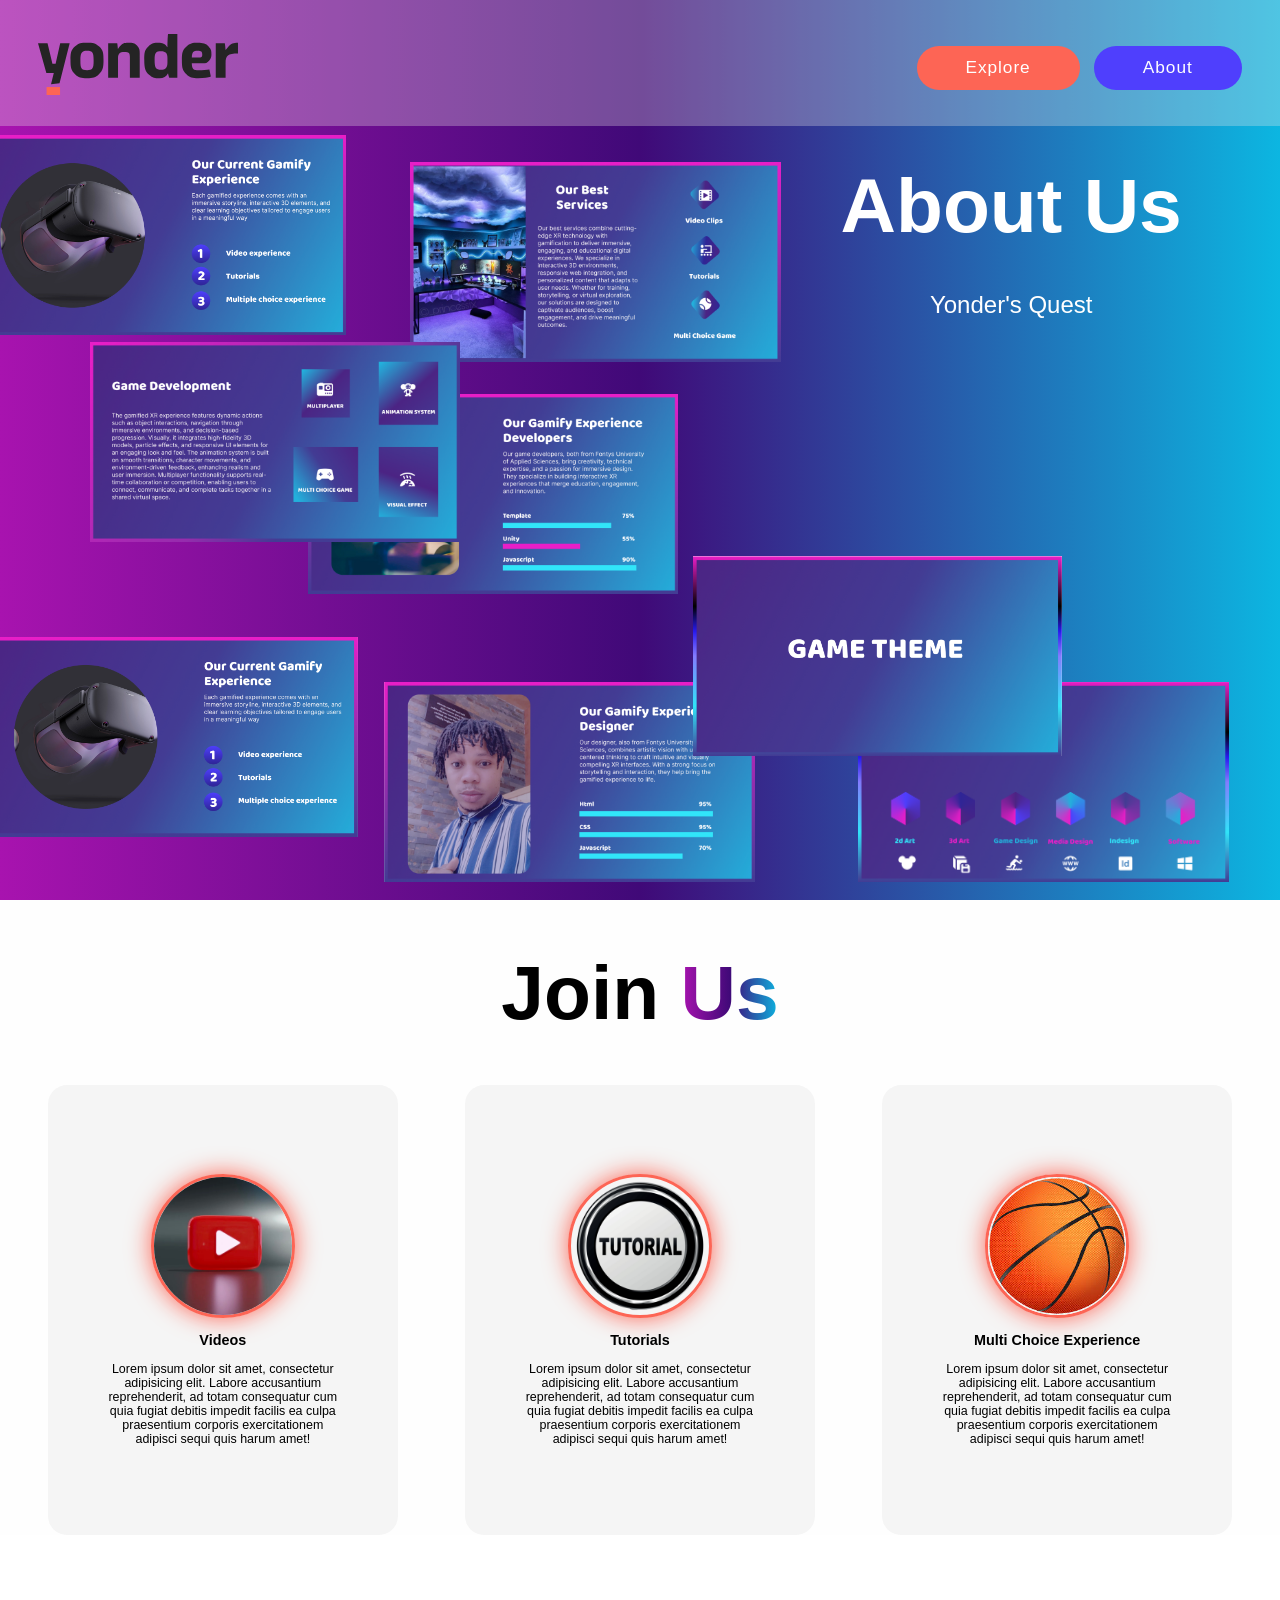
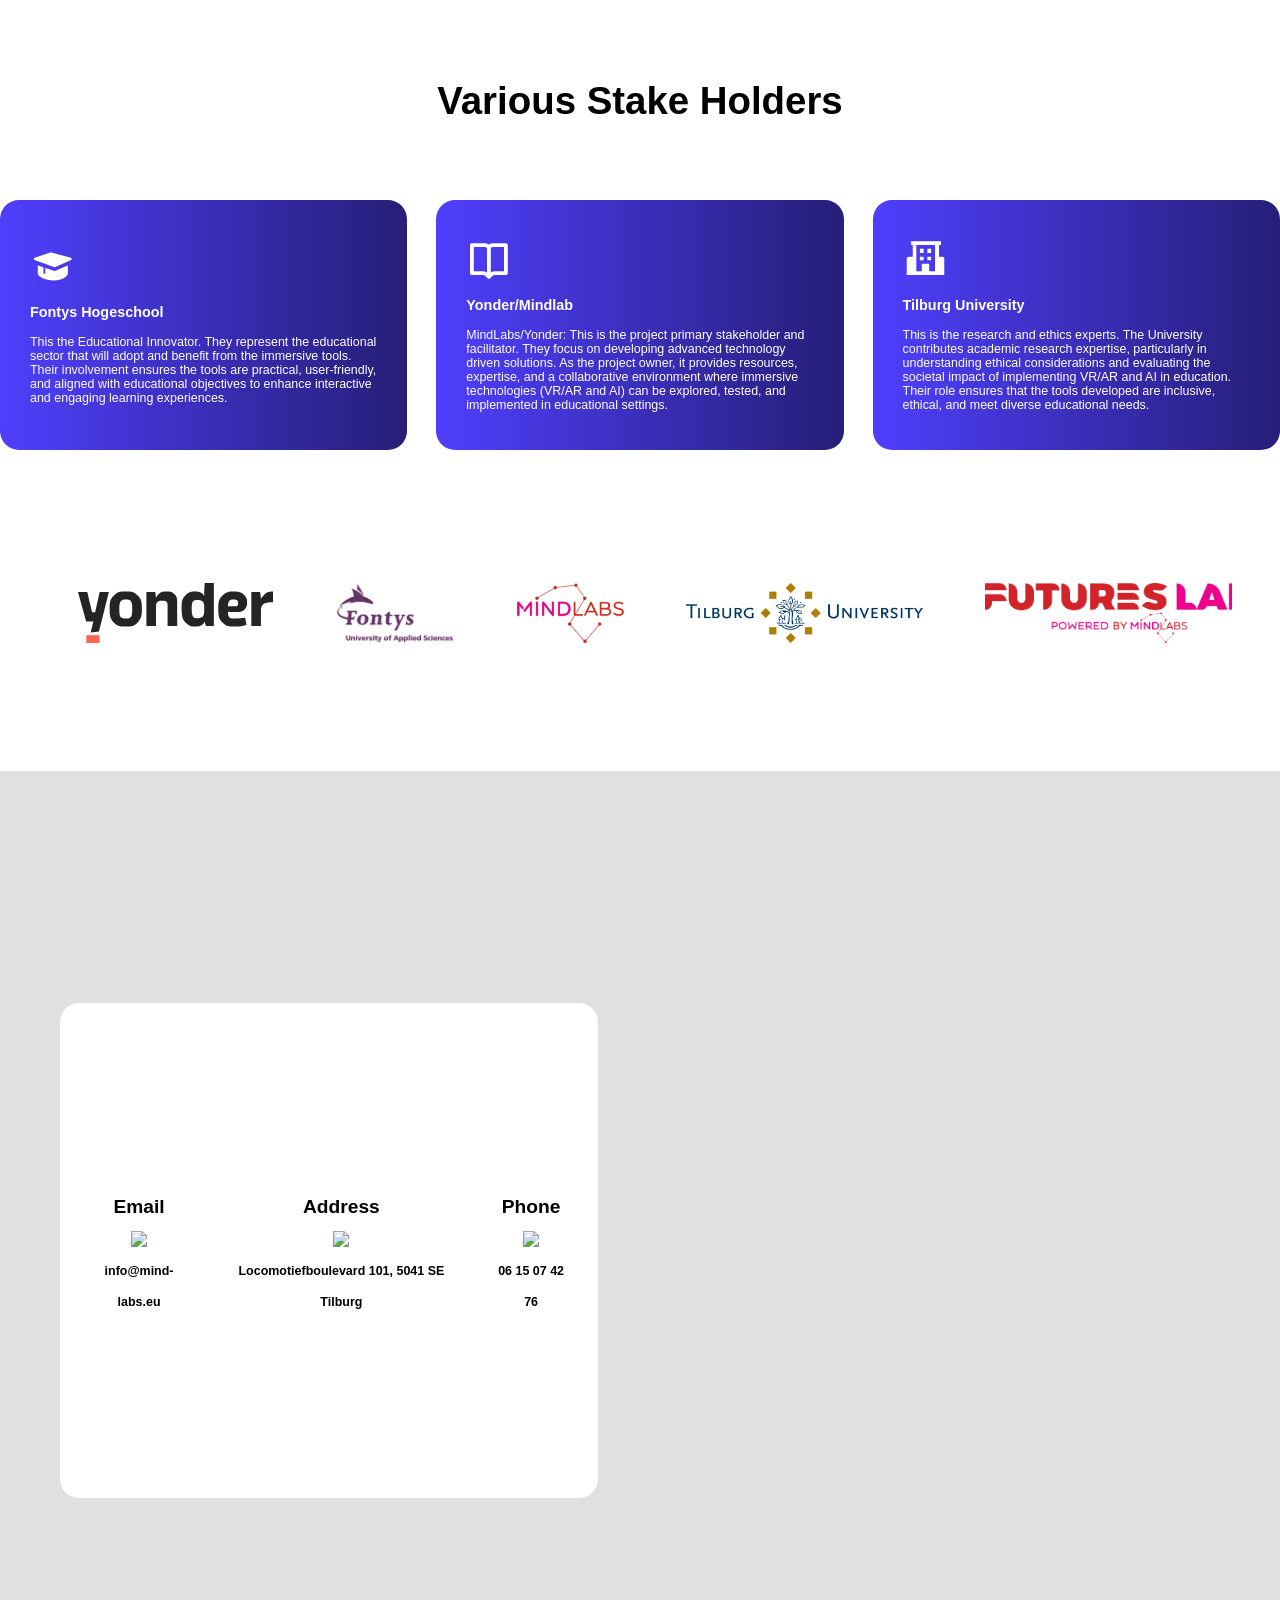
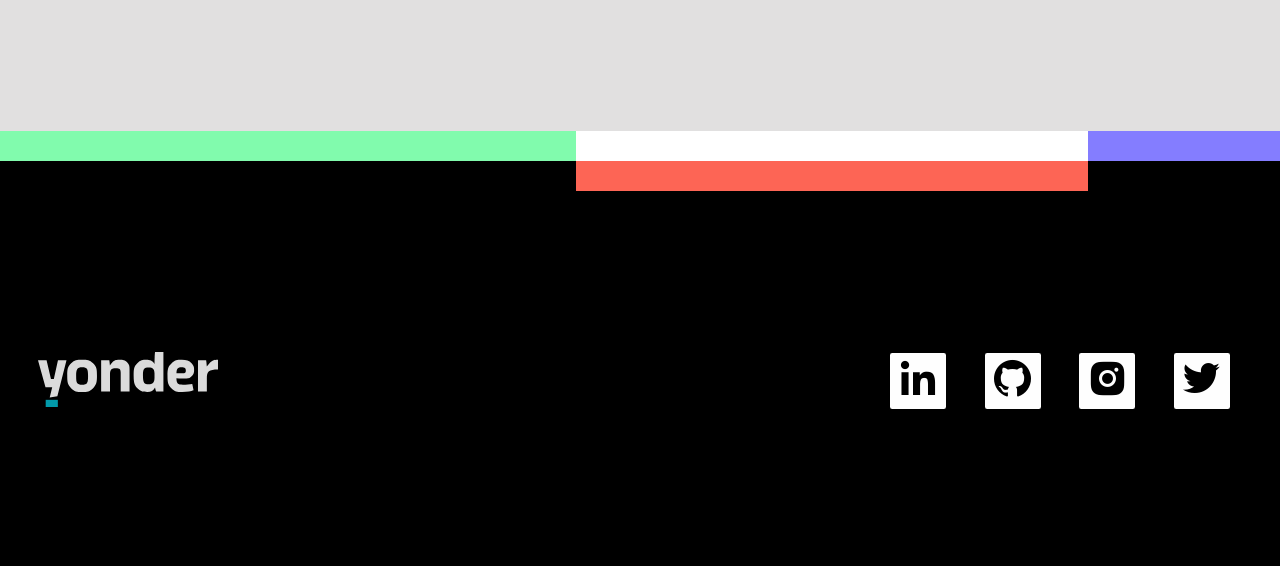
==== about.html @ b25df269 "Added XR platform files" ====
<!DOCTYPE html>
<html lang="en">
<head>
    <meta charset="UTF-8">
    <meta name="viewport" content="width=device-width, initial-scale=1.0">
    <link rel="stylesheet" href="about.css" />
    <link
      href="https://unpkg.com/boxicons@2.1.4/css/boxicons.min.css"
      rel="stylesheet"
    />
    <title>About Xr Platform</title>
</head>
<body>
    <div class="overlay hidden"></div>

    <header class="header">
        <!-- <a href="#home" class="logo">Izekor <span>Kingsley</span></a> -->
        <a href="index.html" class="logo"><img src="images/logo-yonder.svg" alt="mylogo"></a>
  
        <!-- <i class="bx bx-menu" id="menu-icon"></i> -->
  
        <nav class="navbar">
            <div class="navButton1">
  
              <a href="#Play">Explore</a>
  
            </div>
            <div class="navButton">
  
              <a href="about.html">About</a>
  
            </div>
          </nav>
    </header>

      <section class="home" id="home">
        <div class="home-content">
            <div class="aboutPic">
                <img src="images/about-1.png" class="img1" alt="images-details">
                <img src="images/about-2.png" class="img2" alt="images-details">
                <img src="images/about-3.png" class="img3" alt="images-details">
                <img src="images/about-4.png" class="img4" alt="images-details">
                <img src="images/about-5.png" class="img5" alt="images-details">
                <img src="images/about-6.png" class="img6" alt="images-details">
                <img src="images/about-7.png" class="img7" alt="images-details">
                <img src="images/about-8.png" class="img8" alt="images-details">
            </div>

            <h1>About Us</h1>
            <p>
                Yonder's Quest
            </p>

        </div>


      </section>
      <section class="games" id="games">
        <div class="games-box">
            <h2 class="heading">Join <span class="gradient-text">Us</span></h2>
            <div class="wrapper">
              <div class="game-item">
                <img src="images/youtube.jpeg" alt="Videos" />
                <h2>Videos</h2>
                <p>
                  Lorem ipsum dolor sit amet, consectetur adipisicing elit. Labore
                  accusantium reprehenderit, ad totam consequatur cum quia fugiat
                  debitis impedit facilis ea culpa praesentium corporis
                  exercitationem adipisci sequi quis harum amet!
                </p>
              </div>
    
              <div class="game-item">
                <img src="images/tutorial.png" alt="Tutorials" />
                <h2>Tutorials</h2>
                <p>
                  Lorem ipsum dolor sit amet, consectetur adipisicing elit. Labore
                  accusantium reprehenderit, ad totam consequatur cum quia fugiat
                  debitis impedit facilis ea culpa praesentium corporis
                  exercitationem adipisci sequi quis harum amet!
                </p>
              </div>
    
              <div class="game-item">
                <img src="images/basketball.jpeg" alt="Multi Choice Experience" />
                <h2>Multi Choice Experience</h2>
                <p>
                  Lorem ipsum dolor sit amet, consectetur adipisicing elit. Labore
                  accusantium reprehenderit, ad totam consequatur cum quia fugiat
                  debitis impedit facilis ea culpa praesentium corporis
                  exercitationem adipisci sequi quis harum amet!
                </p>
              </div>
            </div>
        </div>
      </section>

      <h2 class="heading">Various Stake Holders</h2>


      <section class="stakeholder" id="stakeholders">
        <div class="stake-box">
            <!-- <h2 class="heading">Various Stake Holders</h2> -->
            <div class="wrapper">
              <div class="stake-item">
                <i class='bx bxs-graduation' id="icon"></i>
                <h2>Fontys Hogeschool</h2>
                <p>
                    This the Educational Innovator. They represent the educational sector that will 
                    adopt and benefit from the immersive tools. Their involvement ensures the tools 
                    are practical, user-friendly, and aligned with educational objectives to enhance 
                    interactive and engaging learning experiences.
                </p>
              </div>
    
              <div class="stake-item">
                <i class='bx bx-book-open' id="icon"></i>
                <h2>Yonder/Mindlab</h2>
                <p>
                    MindLabs/Yonder: This is the project primary stakeholder and facilitator. 
                    They focus on developing advanced technology driven solutions. As the project owner, 
                    it provides resources, expertise, and a collaborative environment where immersive 
                    technologies (VR/AR and AI) can be explored, tested, and implemented in educational settings.
                </p>
              </div>
    
              <div class="stake-item">
                <i class='bx bxs-school' id="icon"></i>
                <h2>Tilburg University</h2>
                <p>
                    This is the research and ethics experts. The University contributes academic research expertise, 
                    particularly in understanding ethical considerations and evaluating the societal impact of 
                    implementing VR/AR and AI in education. Their role ensures that the tools developed are inclusive, 
                    ethical, and meet diverse educational needs.
                </p>
              </div>
            </div>
        </div>

      </section>

      <section class="morelogo">

        <div class="logo-slider">
            <div class="logo-track">
              <img src="images/logo-yonder.svg" alt="Logo 1" />
              <img src="images/logo Fontys.png" alt="Logo 2" />
              <img src="images/mindlabs.png" alt="Logo 3" />
              <img src="images/tilburg logo.png" alt="Logo 4" />
              <img src="images/FL-logo-color.png" alt="Logo 5" />
              <!-- Note : Repeat logos for the loop -->
              <img src="images/logo-yonder.svg" alt="Logo 1" />
              <img src="images/logo Fontys.png" alt="Logo 2" />
              <img src="images/mindlabs.png" alt="Logo 3" />
              <img src="images/tilburg logo.png" alt="Logo 4" />
              <img src="images/FL-logo-color.png" alt="Logo 5" />
              <!-- Set 3 -->
              <img src="images/logo-yonder.svg" alt="Logo 1" />
              <img src="images/logo Fontys.png" alt="Logo 2" />
              <img src="images/mindlabs.png" alt="Logo 3" />
              <img src="images/tilburg logo.png" alt="Logo 4" />
              <img src="images/FL-logo-color.png" alt="Logo 5" />
            </div>
          </div>
      </section>

      <section class="us">

            <div class="our-wrapper">
                <div class="All-contacts">
                    
                    <div class="Contacts">
                        <h3>Email</h3>
                        <img src="Images/message.png">
                        <h5>info@mind-labs.eu</h5>
                    </div>
                    <div class="Contacts">
                        <h3>Address</h3>
                        <img src="Images/address.png">
                        <h5>Locomotiefboulevard 101, 5041 SE Tilburg</h5>
                    </div>
                    <div class="Contacts">
                        <h3>Phone</h3>
                        <img src="Images/smartphone 1.png">
                        <h5>06 15 07 42 76</h5>
                    </div>

                </div>
                <div class="video">
                    <video autoplay loop muted plays-inline class ="">
                        <source src="images/VideoEducationTeam.MP4" type="video/mp4">
                     </video>
                </div>
            </div>

      </section>

      <section class="colours">
        <div class="green">

        </div>
        <div class="red">

        </div>
        <div class="purple">

        </div>

      </section>

     

      <footer class="footer">
        <a href="index.html" class="logo"><img src="images/logo-yonder.svg" alt="mylogo"></a>
        <div class="socials">
          <a href="#"><i class="bx bxl-linkedin"></i></a>
          <a href="#"><i class="bx bxl-github"></i></a>
          <a href="#"><i class="bx bxl-instagram-alt"></i></a>
          <a href="#"><i class="bx bxl-twitter"></i></a>
        </div>
        <!-- <p class="copyright">© Izekor Kingsley | All Rights Reserved.</p> -->
      </footer>

      <script src="script.js"></script>
    

    
</body>
</html>
---- about.css ----
* {
    margin: 0;
    padding: 0;
    box-sizing: border-box;
    text-decoration: none;
    border: none;
    outline: none;
    scroll-behavior: smooth;
    font-family: "Poppins", sans-serif;
}

 :root {
    --titles: 'Permanent Marker';
    --bg-color: #fefefe;
    --second-bg-color: rgb(0, 0, 0);
    --text-color: black;
    --second-text-color: white;
    --main-color: #FD6555;
    --second-main-color: #847DFF;
  } 

html {
    font-size: 60%;
    overflow-x: hidden;
  }

  body {
    background: white;
    overflow-x: hidden;
}

/* HEADER */
.header {
    position: fixed;
    top: 0;
    left: 0;
    width: 100%;
    padding: 3rem 3% 2rem;
    background: rgba(234, 233, 233, 0.3);
    display: flex;
    justify-content: space-between;
    align-items: center;
    z-index: 5;
    height: 14vh;
}

.header img{
    width: 200px;
}

/* NAVIGATION BAR */

.navButton{
  display: inline-block;
  padding: 1rem 2.8rem;
  background: #4F3FFD;
  box-shadow: #4F3FFD;
  border-radius: 4rem;
  font-size: 1.6rem;
  border: 2px solid transparent;
  letter-spacing: 0.1rem;
  font-weight: 600;
  transition: 0.3s ease-in-out;
  cursor: pointer;
  align-items: center;
  justify-content: center;
}

.navButton1{
    display: inline-block;
    padding: 1rem 2.8rem;
    background: var(--main-color);
    box-shadow: var(--main-color);
    border-radius: 4rem;
    font-size: 1.6rem;
    border: 2px solid transparent;
    letter-spacing: 0.1rem;
    font-weight: 600;
    transition: 0.3s ease-in-out;
    cursor: pointer;
    align-items: center;
    justify-content: center;
}

.logo {
    font-size: 3rem;
    font-weight: 800;
    cursor: pointer;
    transition: 0.3s ease;
    
}
.logo:hover {
    transform: scale(1.1);
}

.navbar{
    display: flex;
    gap: 1.5rem;
}

.navbar a {
    font-size: 1.8rem;
    color: var(--second-text-color);
    padding: 20px;
    font-weight: 500;
    transition: 0.3s ease;
    border-bottom: 3px solid transparent;
}

.navButton a {
    color: var(--bg-color);
}

.navButton:hover {
    transform: scale(1.05);
    box-shadow: 0 0 50px var(--second-main-color);
}

.navButton1:hover {
    transform: scale(1.05);
    box-shadow: 0 0 50px var(--main-color);
}

/*HOME SECTION*/


.home{
    min-height: 100vh;
    width: 100%;
    /* margin: 50px; */
    display: flex;

    align-items: center;
    justify-content: center;
    padding: 15rem 12% 10rem;
    margin-top: 0;
    position: relative;
    background: linear-gradient(to right, #a813af, #400978, #0cb6e1);
    max-width: 100vw;
    margin: 0 auto;
    position: relative;
}
.home-content {
    align-items: center;
    text-align: center; 
    display: flex;
    flex-direction: column;
    justify-content: center;
    align-items: center; 
}

.home-content .img1{
    position: absolute;
    left: -2vw;
    top: 15vh;
}

.home-content .img2{
    position: absolute;
    left: 7vw;
    top: 38vh;
    z-index: 2;
}

.home-content .img3{
    position: absolute;
    
    right: 39vw;
    top: 18vh;
}

.home-content .img4{
    position: absolute;
    right: 47vw;
    z-index: 1;
}

.home-content .img5{
    position: absolute;
    bottom: 2vh;
    right: 41vw;
}

.home-content .img6{
    position: absolute;
    bottom: 16vh;
    right: 17vw;
    z-index: 2;
}

.home-content .img7{
    position: absolute;
    right: 72vw;
    bottom: 7vh;
}

.home-content .img8{
    position: absolute;
    right: 4vw;
    bottom: 2vh;
    z-index: 1;

}

/* PAUSE ANIMATION */

/* .home-content:hover .aboutPic .img6 {
    animation-play-state: paused;
    height: 260px;
    transition: 0.4s ease-in-out;
} */

.aboutPic img {
    height: 200px; /* original size */
    animation: scroll 5s linear infinite;
    transition: 0.4s ease-in-out;
}
  
.aboutPic img:hover {
    animation-play-state: paused;
    height: 260px;
  }


@media (min-width: 1490px) {
    /* .img6 {
      right: 20vw;
      bottom: 12vh;
    } */
    .home-content img{
        height: 265px;
    }

    .home-content p{
        font-size: 2.5rem;
        font-weight: 500;
        color: white;
        position: relative;
        left: 22vh;
    }

    .home-content h1 {
        font-size: 8rem;
        font-weight: 700;
        margin-top: 1.5rem;
        line-height: 1;
        color: white;
        position: relative;
        left: 22vw;
        top: -28vh;   
    }

    .games .wrapper {
       display: grid;
       grid-template-columns: repeat(3, 1fr);
       gap: 7rem;
    }

    .stakeholder .wrapper {
        gap: 10rem;
    }


    .aboutPic img:hover {
        animation-play-state: paused;
        height: 320px;
      }

    .All-contacts{
        
        gap: 7.5rem;
    }

    /* .stake-item {
        min-height: 350px;
        max-width: 530px;
    } */
      
}

/* @media (min-width: 1450px) {
    .home-content img{
        height: 225px;
    }
} */


.home h1,
.home p {
    margin: 0; 
    padding: 10px 0;
  }


.background-clip{
    position: absolute;
    right: 0;
    top: 14.2vh;
    z-index: -1;
    height: 80vh;
    width: 100%;
    object-fit: cover;
}

.home-content h1 {
    font-size: 8rem;
    font-weight: 700;
    margin-top: 1.5rem;
    line-height: 1;
    color: white;
    position: relative;
    left: 29vw;
    top: -28vh;   
}

.home-content p {
    font-size: 2.5rem;
    font-weight: 500;
    color: white;
    text-align: center;
    position: relative;
    left: 29vw;
    top: -25vh;
}

/*HOME IMAGE MOVEMENT*/
.home-content .img1,
.home-content .img4,
.home-content .img7 {
    display: inline-block;
    animation: scroll-right 5s ease-in-out infinite alternate;
}

@keyframes scroll-right {
    0% {
        transform: translateX(0);
    }
    100% {
        transform: translateX(40px);
    }
}

.home-content .img2,
.home-content .img8,
.home-content .img3 {
    display: inline-block;
    animation: scroll-left 5s ease-in-out infinite alternate;
}
/*SCROLL LEFT IMAGES*/
@keyframes scroll-left {
    0% {
        transform: translateX(0);
    }
    100% {
        transform: translateX(-40px); /* or whatever value you want */
    }
}

/*SCROLL UP IMAGE*/
.home-content .img6 {
    display: inline-block;
    animation: move-up 5s ease-in-out infinite alternate;
}

/* Move Up Animation */
@keyframes move-up {
    0% {
        transform: translateY(0);
    }
    100% {
        transform: translateY(-40px); /* moves up */
    }
}

.home-content .img5 {
    display: inline-block;
    animation: move-up 5s ease-in-out infinite alternate;
}

@keyframes move-up {
    0% {
        transform: translateY(0);
    }
    100% {
        transform: translateY(-20px); /* moves up */
    }
}


/*GAMIFY EXPERIENCE INFO SECTIONS*/

.games {
    background: var(--bg-color);
    margin-bottom: 45px;
}

.heading .gradient-text {
    background: linear-gradient(to right, #a813af, #400978, #0cb6e1);
    -webkit-background-clip: text;
    -webkit-text-fill-color: transparent;
}

.games-box {
    background-size: cover;
    display: flex;
    align-items: center;
    justify-content: center;
    flex-direction: column;
}

.games .heading {
    margin-bottom: 5rem;
    font-size: 8rem;
    text-align: center;
    margin: 5rem 0;
    /* try button */
    /* display: inline-block;
    padding: 1rem 2.8rem;
    background: linear-gradient(to right, #4F3FFD, #261E77);
    box-shadow: #4F3FFD;
    border-radius: 4rem;
    font-size: 1.6rem;
    border: 2px solid transparent;
    letter-spacing: 0.1rem;
    font-weight: 600;
    transition: 0.3s ease-in-out;
    cursor: pointer;
    align-items: center;
    justify-content: center;
    color: white; */
}

.games-box img {
    width: 15rem;
    /* height: 15rem; */
    border-radius: 50%;
    border: 3px solid var(--main-color);
    box-shadow: 0 0 25px var(--main-color);
}

.wrapper {
    display: grid;
    grid-template-columns: repeat(3, 1fr);
    gap: 3rem;
}

.game-item {
    min-height: 450px;
    max-width: 350px;
    background: #F5F5F5;
    /* border: 3px solid rgba(238, 238, 238, 0.2); */
    border-radius: 2rem;
    margin: 0 2rem;
    padding: 30px 60px;
    display: flex;
    flex-direction: column;
    align-items: center;
    justify-content: center;
    text-align: center;
    gap: 1.5rem;
    transition: 0.4s ease-in-out;
}

.game-item:hover {
    /* border: 3px solid var(--main-color); */
    background: #f4cfcf;
    box-shadow: 0 0 50px var(--main-color);
  }

.game-item h2 {
    font-size: 2, 8rem;
}
.game-item p {
    font-size: 1.3rem;
}

/*STAKE HOLDERS INFO*/

.heading {
    margin-bottom: 8rem;
    font-size: 4rem;
    text-align: center;
    margin-top: 15rem;
}

/* .stakeholder .heading {
    margin-bottom: 5rem;
    font-size: 4rem;
    text-align: center;
    margin: 5rem 0;
    
} */

.stakeholder{
    margin-bottom: 65px;
}


.stake-box {
    background-size: cover;
    display: flex;
    align-items: center;
    justify-content: center;
    flex-direction: column;
}

.stake-item{
    min-height: 250px;
    max-width: 430px;
    background: #F5F5F5;
    border-radius: 2rem;
    display: flex;
    flex-direction: column;
    justify-content: center;
    gap: 1.5rem;
    padding: 30px;
    background: linear-gradient(to right, #4F3FFD, #261E77);
}

.stake-item:hover {
    background: #847DFF;
}

.stake-item h2 {
    font-size: 2, 8rem;
    color: white;
}
.stake-item p {
    font-size: 1.3rem;
    color: white;
}

#icon {
    font-size: 45px;
    color: white;
}


/*SECTION STAKEHOLDER*/

.morelogo{
    padding: 48px;
    margin-bottom: 60px;
    /* background: linear-gradient(to right, #4F3FFD, #261E77);; */
}
 
.logo-slider {
    overflow: hidden;
    white-space: nowrap;
    width: 100%;
    background: #fff; 
    padding: 20px 0;
    /* background: linear-gradient(to right, #4F3FFD, #261E77);; */
}
  
.logo-track {
    display: inline-block;
    animation: scroll 20s linear infinite;
}
  
.logo-track img {
    height: 60px;
    margin: 0 30px;
    vertical-align: middle;
}
  
@keyframes scroll {
    0% {
      transform: translateX(0);
    }
    100% {
      transform: translateX(-50%);
    }
}

/* ALL CONTACT INFO AND VIDEO */


/* .us{
    display: flex;
    position: relative;
    min-height: 100vh;
    width: 100%;
    justify-content: center;
    align-items: center;
    background-color: #e1e0e0;
    margin: 0;
    padding: 30px 60px;
}  */

.us {
    display: flex;
    justify-content: center;
    align-items: center;
    background-color: #e1e0e0;
    min-height: 100vh;
    padding: 30px 60px;
  }


.our-wrapper {
    display: grid;
    grid-template-columns: repeat(2, 1fr);
    gap: 5rem;
    align-items: center;
    justify-content: center;
    
}

/* .our-wrapper {
    display: flex;
   
    gap: 10rem; 
    align-items: center;
    justify-content: center;
} */

.All-contacts{
    height: 55vh;
    width: 42vw;
    background: #ffffff;
    border-radius: 2rem;
    display: flex;
    align-items: center; 
    justify-content: center;
    text-align: center;
    gap: 4.5rem;
    padding: 30px;
}

/* .All-contacts {
    display: flex;
    flex-direction: column;
    align-items: center;
    justify-content: center;
    gap: 2rem;
    text-align: center;
} */
  

.All-contacts .Contacts {
    /* display: flex;
    flex-direction: column; */
    line-height: 2.5;
}

.All-contacts:hover {
    background: var(--main-color);
    /* background: #fc7060; */
    color: white;
}

.All-contacts h3 {
    font-size: 2rem;
}

.All-contacts h5 {
    font-size: 1.3rem;
}

.All-contacts img {
    width:70px ;
}



.us video {
    /* min-height: 55vh;
    width: 57vw; */
    border-radius: 2rem;
    overflow: hidden;
}

.video video {
    width: 100%;
    height: 100vh;
    object-fit: cover;
    display: block;
}


/*YONDA COLOUR CODE*/
.colours{
    position: relative;
    display: flex;
    width: 100%;
    
}

.green {
    width: 45%;
    height: 30px;
    background-color: #81fbad;
}

.red{
    width: 40%;
    height: 30px;
    background-color: var(--main-color);
    bottom: -30px;
    z-index: 10;
    position: relative;
}

.purple{
    width: 15%;
    height: 30px;
    background-color: #847DFF;
}


.footer {
    position: relative;
    bottom: 0;
    width: 100%;
    /* padding: 40px 0; */
    background-color: var(--second-bg-color);
    height: 45vh;
    display: flex;
    padding: 3rem 3% 2rem;
    justify-content: space-between;
    align-items: center;
    z-index: 1;
  }

.footer img{
    width:180px;
    filter: brightness(1) invert(1);
    margin-top: 30px;
}
  
.footer .socials {
    display: flex;
    gap: 1.5rem;
    /* text-align: center; */
    padding-bottom: 25px;
    color: var(--second-main-color);
    margin-left: auto;
    margin-top: 50px;
}
  
.footer .socials a {
    font-size: 45px;
    color: var(--text-color);
    border: 2px solid var(--text-color);
    width: 60px;
    height: 60px;
    line-height: 60px;
    display: inline-block;
    text-align: center;
    border-radius: 7%;
    margin: 0 10px;
    transition: 0.3s ease-in-out;
    background-color: var(--bg-color);
}
  
.footer .socials a:hover {
    transform: scale(1.2) translateY(-10px);
    background-color: var(--second--main-color);
    color: var(--bg-color);
    box-shadow: 0 0 25px var(--second-main-color);
}
  
/*FONTS*/
@font-face {
    font-family: 'Permanent Marker';
    src: url('fonts/permanentFont/PermanentMarker-Regular.woff2') format('woff2'),
        url('fonts/permanentFont/PermanentMarker-Regular.woff') format('woff');
    font-weight: normal;
    font-style: normal;
    font-display: swap;
}

@font-face {
    font-family: 'Boldonse';
    src: url('fonts/Boldonse\ font/Boldonse-Regular.woff') format('woff2'),
        url('fonts/Boldonse\ font/Boldonse-Regular.woff') format('woff');
    font-weight: normal;
    font-style: normal;
    font-display: swap;
}

/* Small phones */
@media (max-width: 480px) {
    h1 {
      font-size: 2rem;
    }
    .header img {
        width: 100px;
    }

    .footer {
      flex-direction: column;
      align-items: center;
    }

    .footer .socials {
        margin-left: 0%;
    }
  
    .btn {
      font-size: 3.5rem;
      padding: 1rem 2rem;
    }
  
    .logo {
      height: 80px;
      padding-top: 27px;
    }
  
    .container {
      flex-direction: column;
      align-items: center;
    }
  
    .slider img {
      width: 100px;
      margin: 10px;
    }
  }
  
  /* Tablets and medium devices */
  @media (min-width: 481px) and (max-width: 768px) {
    h1 {
      font-size: 3rem;
    }

    .header img {
        width: 150px;
    }

    .btn {
      font-size: 4.5rem;
      padding: 2rem 4rem;
    }
  
    .logo {
        padding: 35px;
        height: 120px;
    }
  
    .slider img {
      width: 140px;
      margin: 15px;
    }
  
    .modal-content {
      width: 80%;
      font-size: 1.2rem;
    }

    .footer {
        flex-direction: column;
        align-items: center;
      }
    .footer .socials {
        margin-left: 0%;
    }
  }
  
/* iPad  and small laptops */
 @media (min-width: 769px) and (max-width: 1024px) {

    .btn {
      font-size: 5.5rem;
      padding: 3rem 6rem;
    }
  
    .modal-content {
      width: 70%;
    }

  }
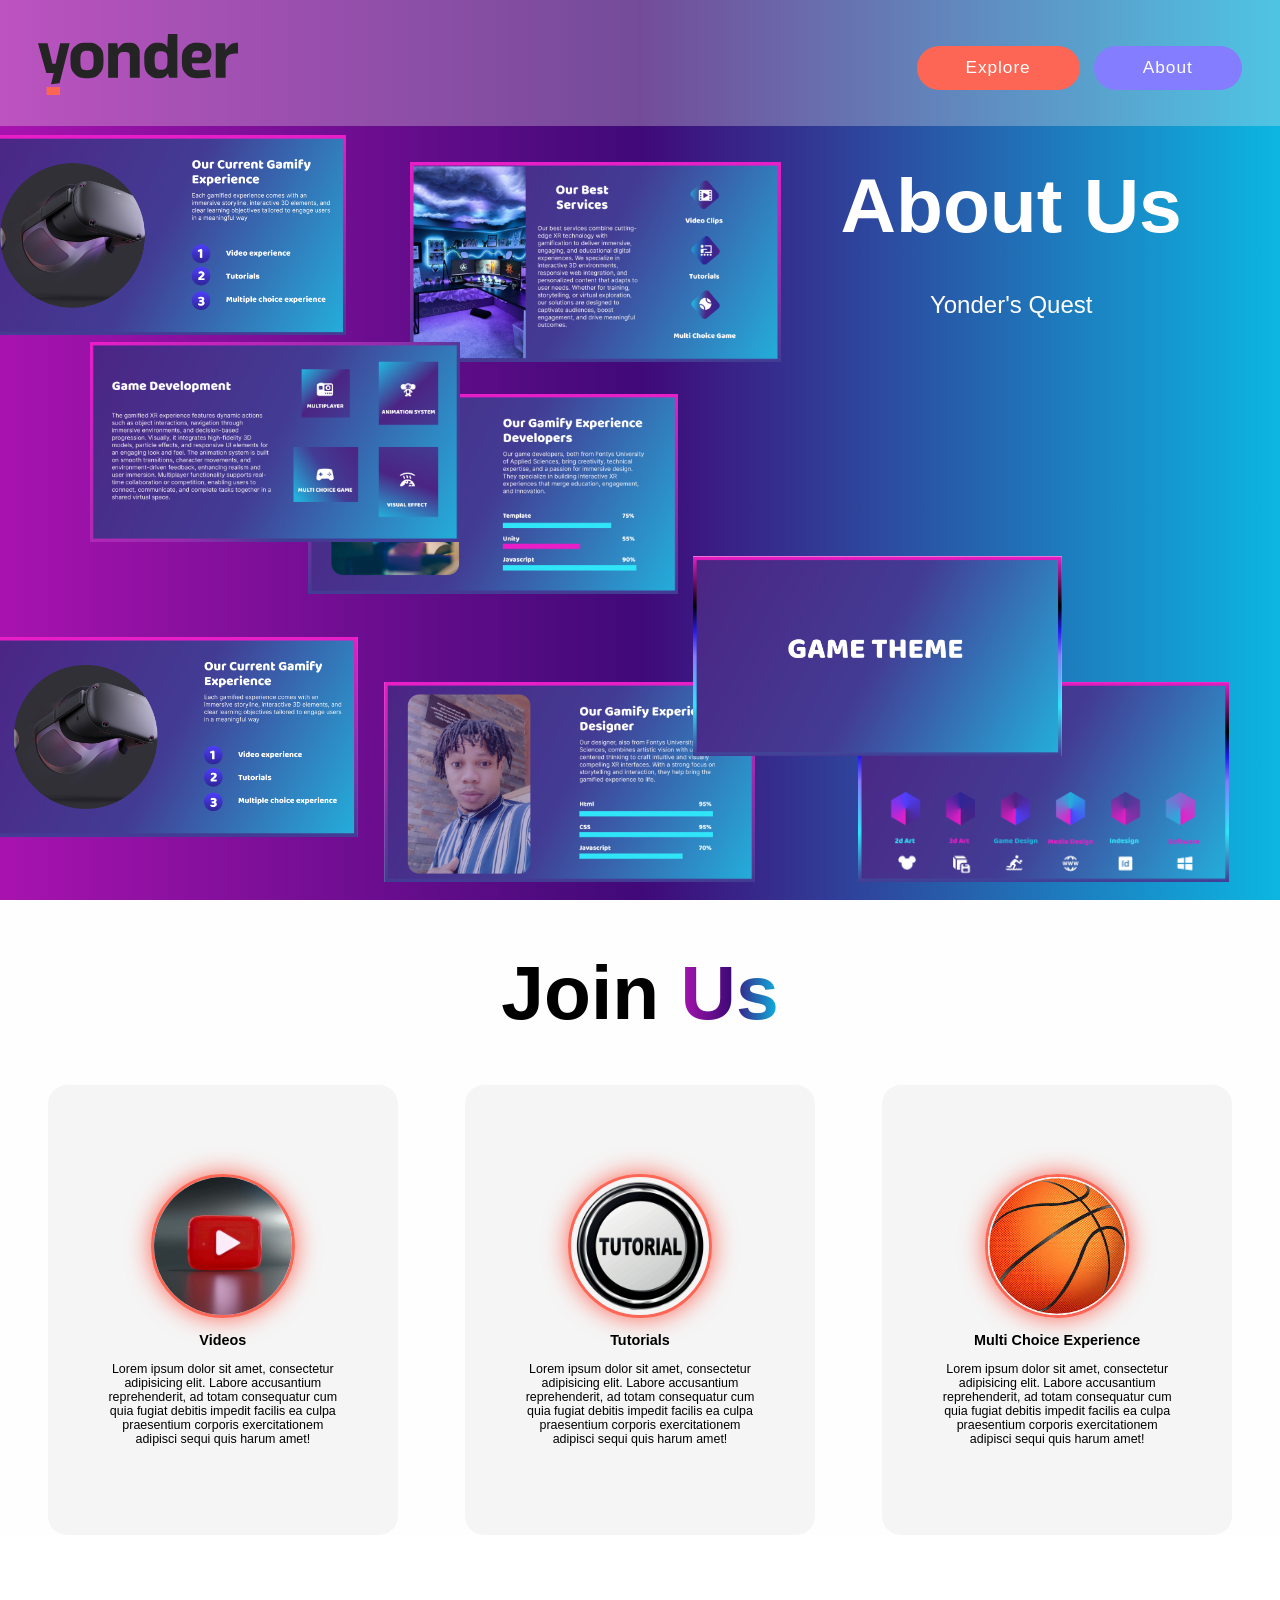
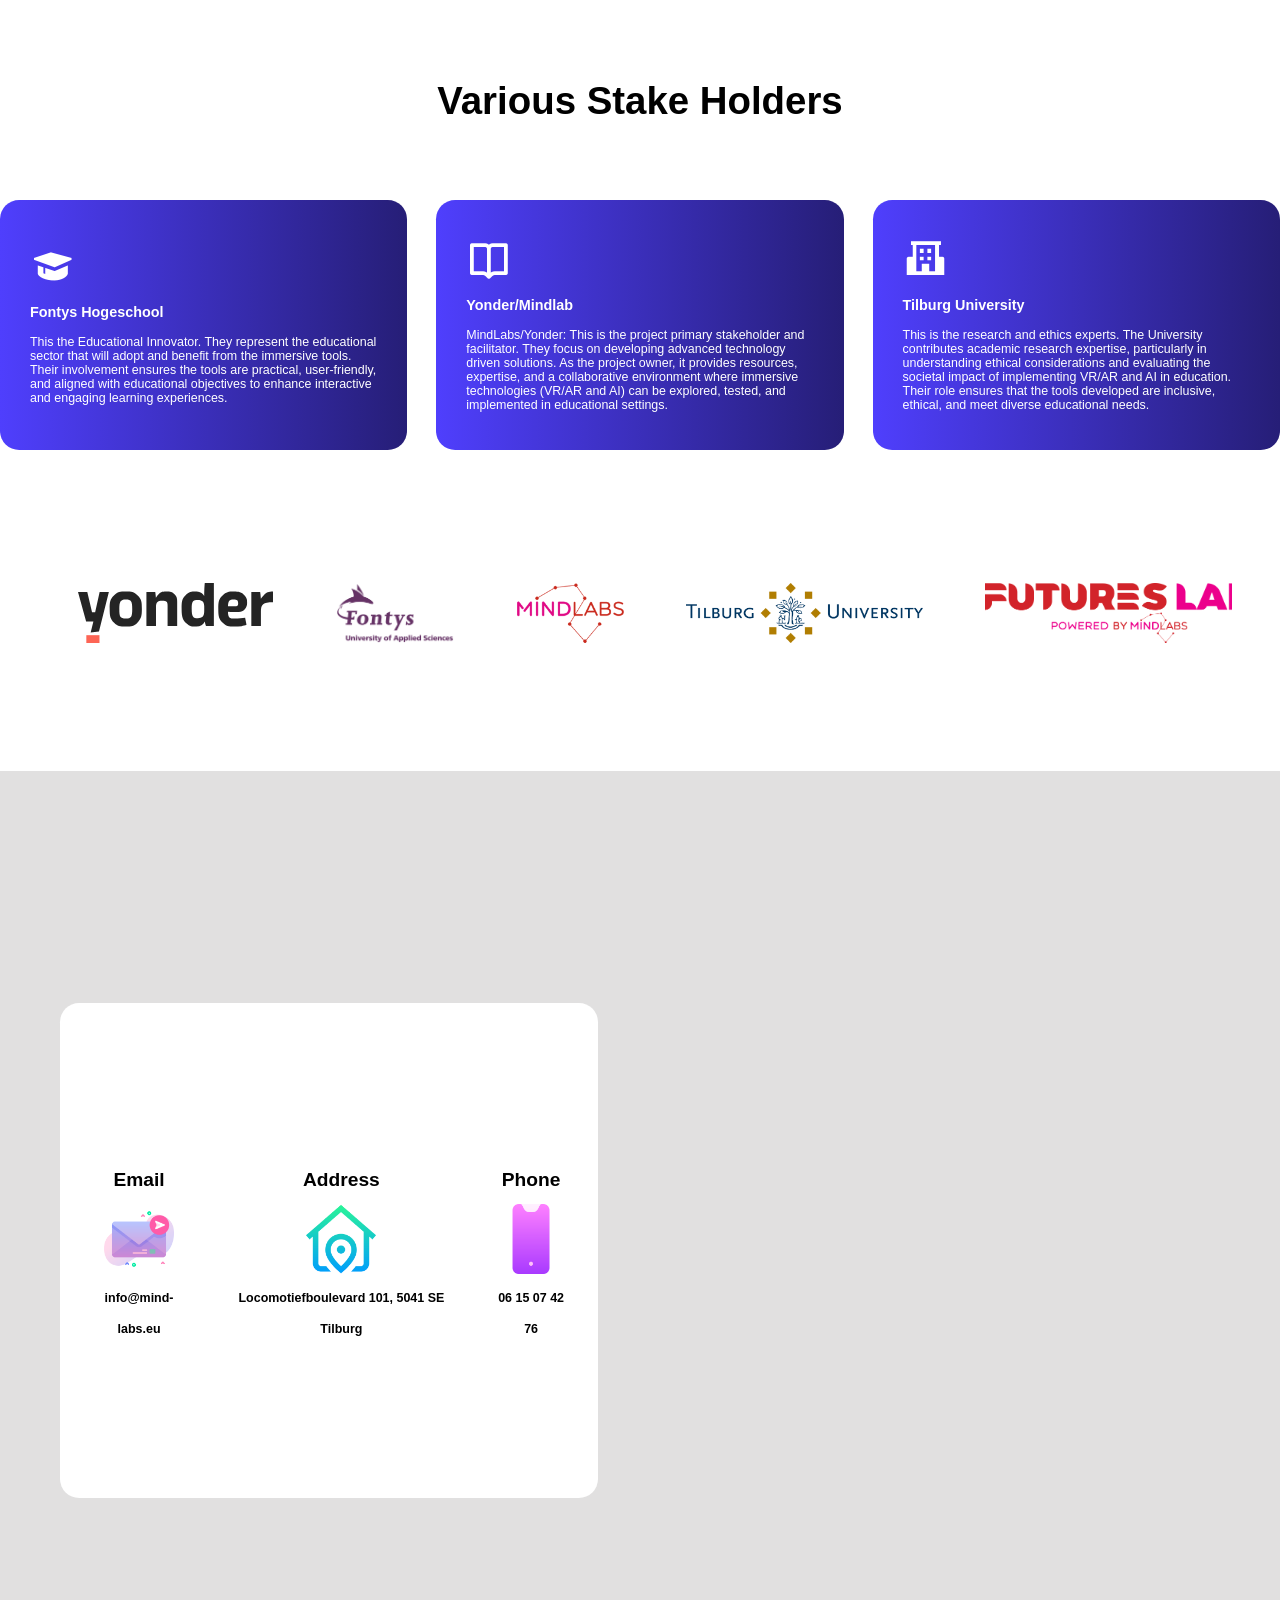
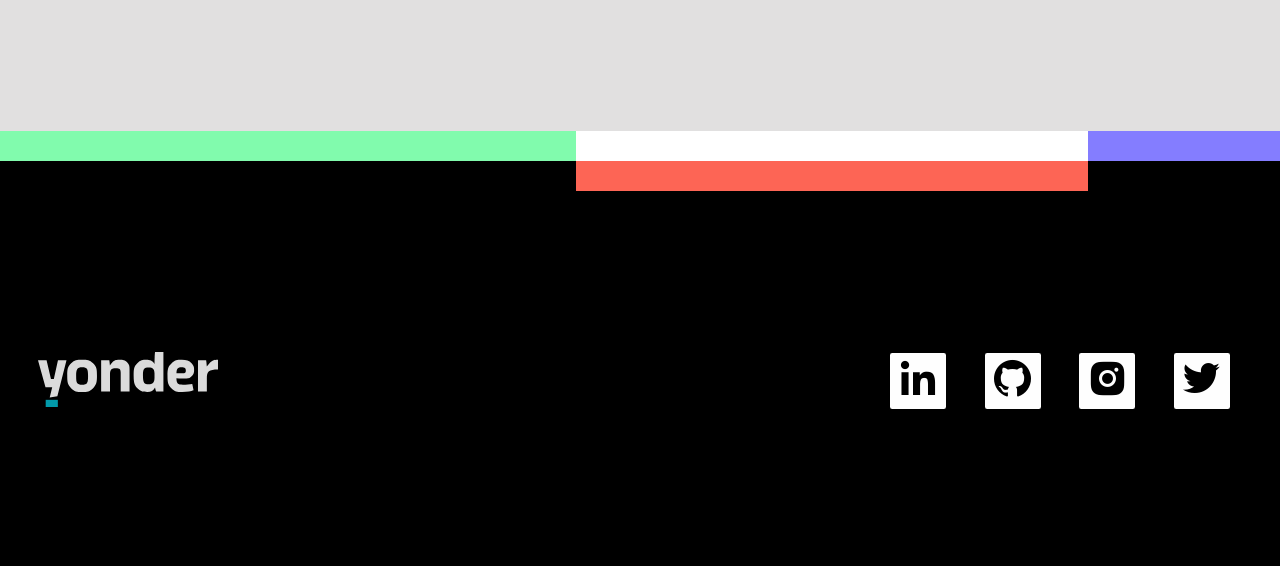
==== commit 9a42b964: "Update About page HTML and CSS styling" ====
--- a/about.html
+++ b/about.html
@@ -22,7 +22,7 @@
         <nav class="navbar">
             <div class="navButton1">
   
-              <a href="#Play">Explore</a>
+              <a href="login.html">Explore</a>
   
             </div>
             <div class="navButton">
@@ -171,17 +171,17 @@
                     
                     <div class="Contacts">
                         <h3>Email</h3>
-                        <img src="Images/message.png">
+                        <img src="images/message.png">
                         <h5>info@mind-labs.eu</h5>
                     </div>
                     <div class="Contacts">
                         <h3>Address</h3>
-                        <img src="Images/address.png">
+                        <img src="images/address.png">
                         <h5>Locomotiefboulevard 101, 5041 SE Tilburg</h5>
                     </div>
                     <div class="Contacts">
                         <h3>Phone</h3>
-                        <img src="Images/smartphone 1.png">
+                        <img src="images/smartphone 1.png">
                         <h5>06 15 07 42 76</h5>
                     </div>
 
--- a/about.css
+++ b/about.css
@@ -53,8 +53,8 @@
 .navButton{
   display: inline-block;
   padding: 1rem 2.8rem;
-  background: #4F3FFD;
-  box-shadow: #4F3FFD;
+  background: #847dff;
+  box-shadow: #847dff;
   border-radius: 4rem;
   font-size: 1.6rem;
   border: 2px solid transparent;
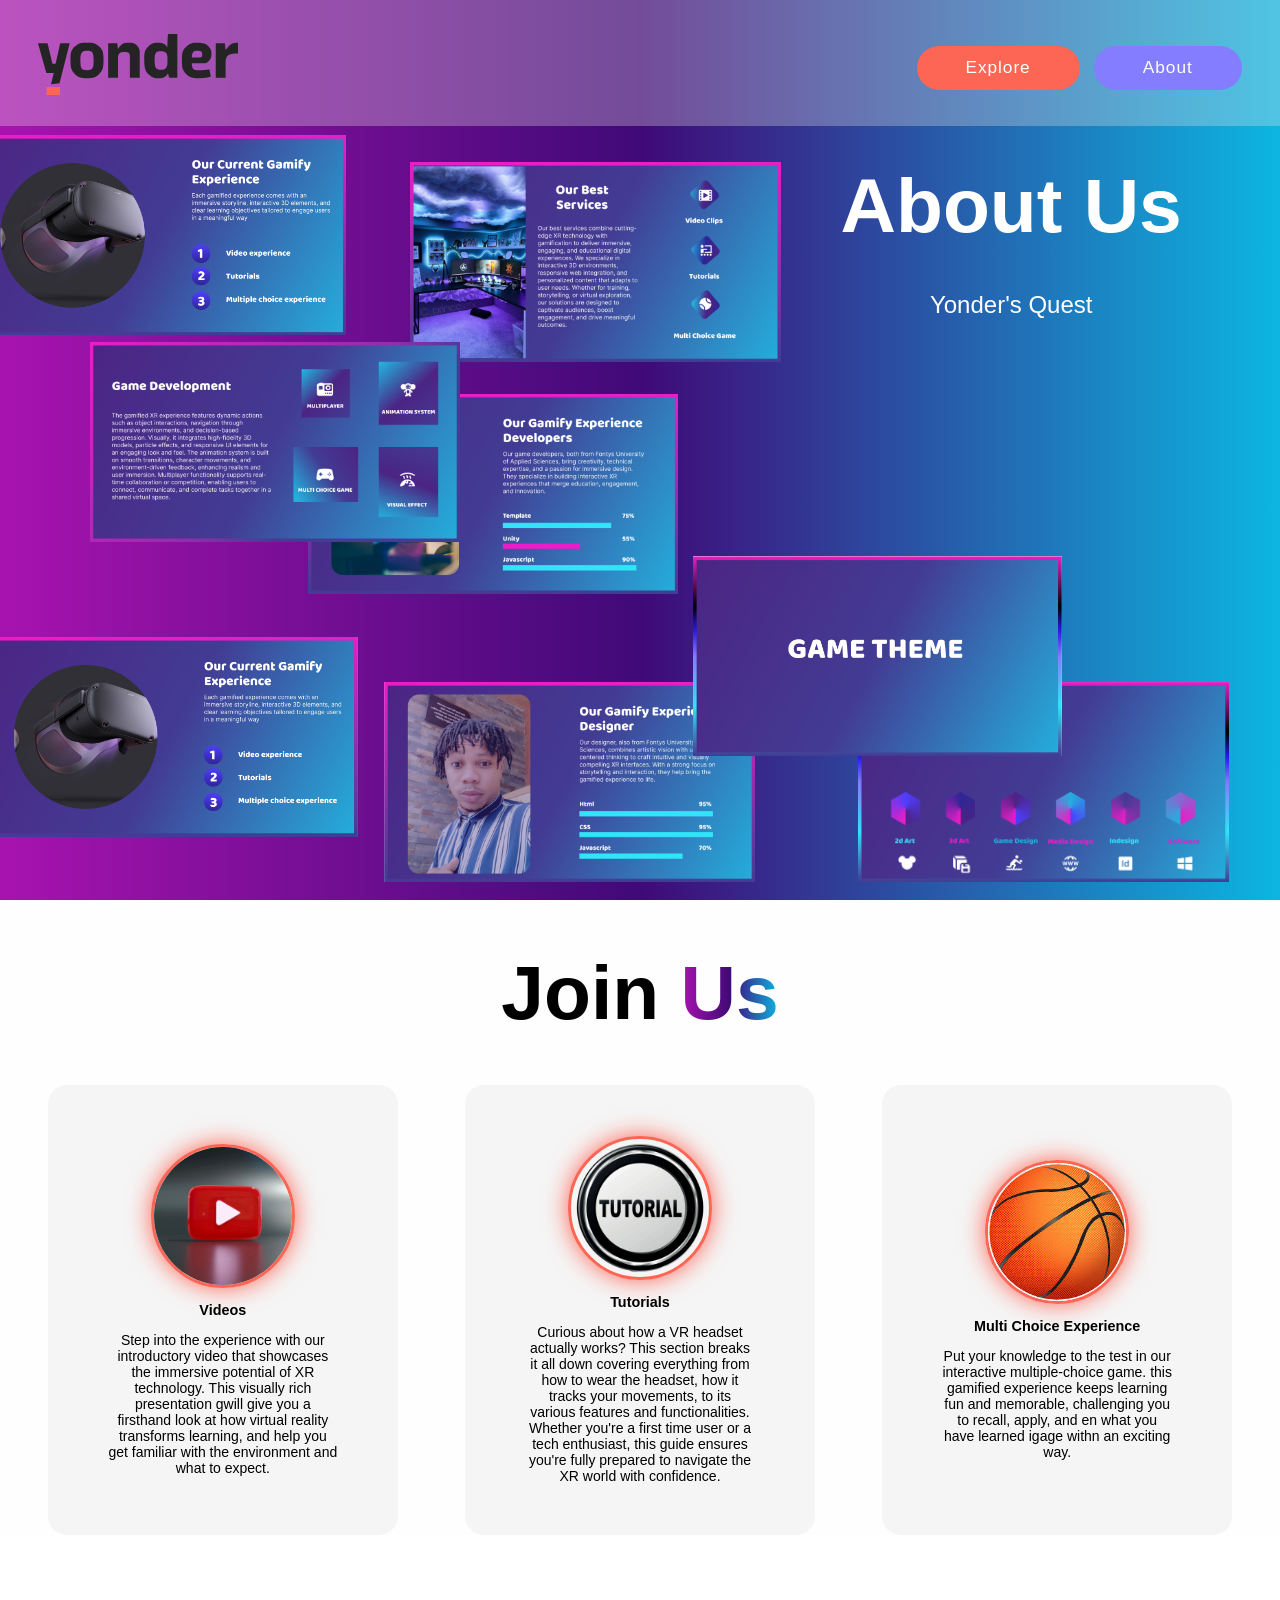
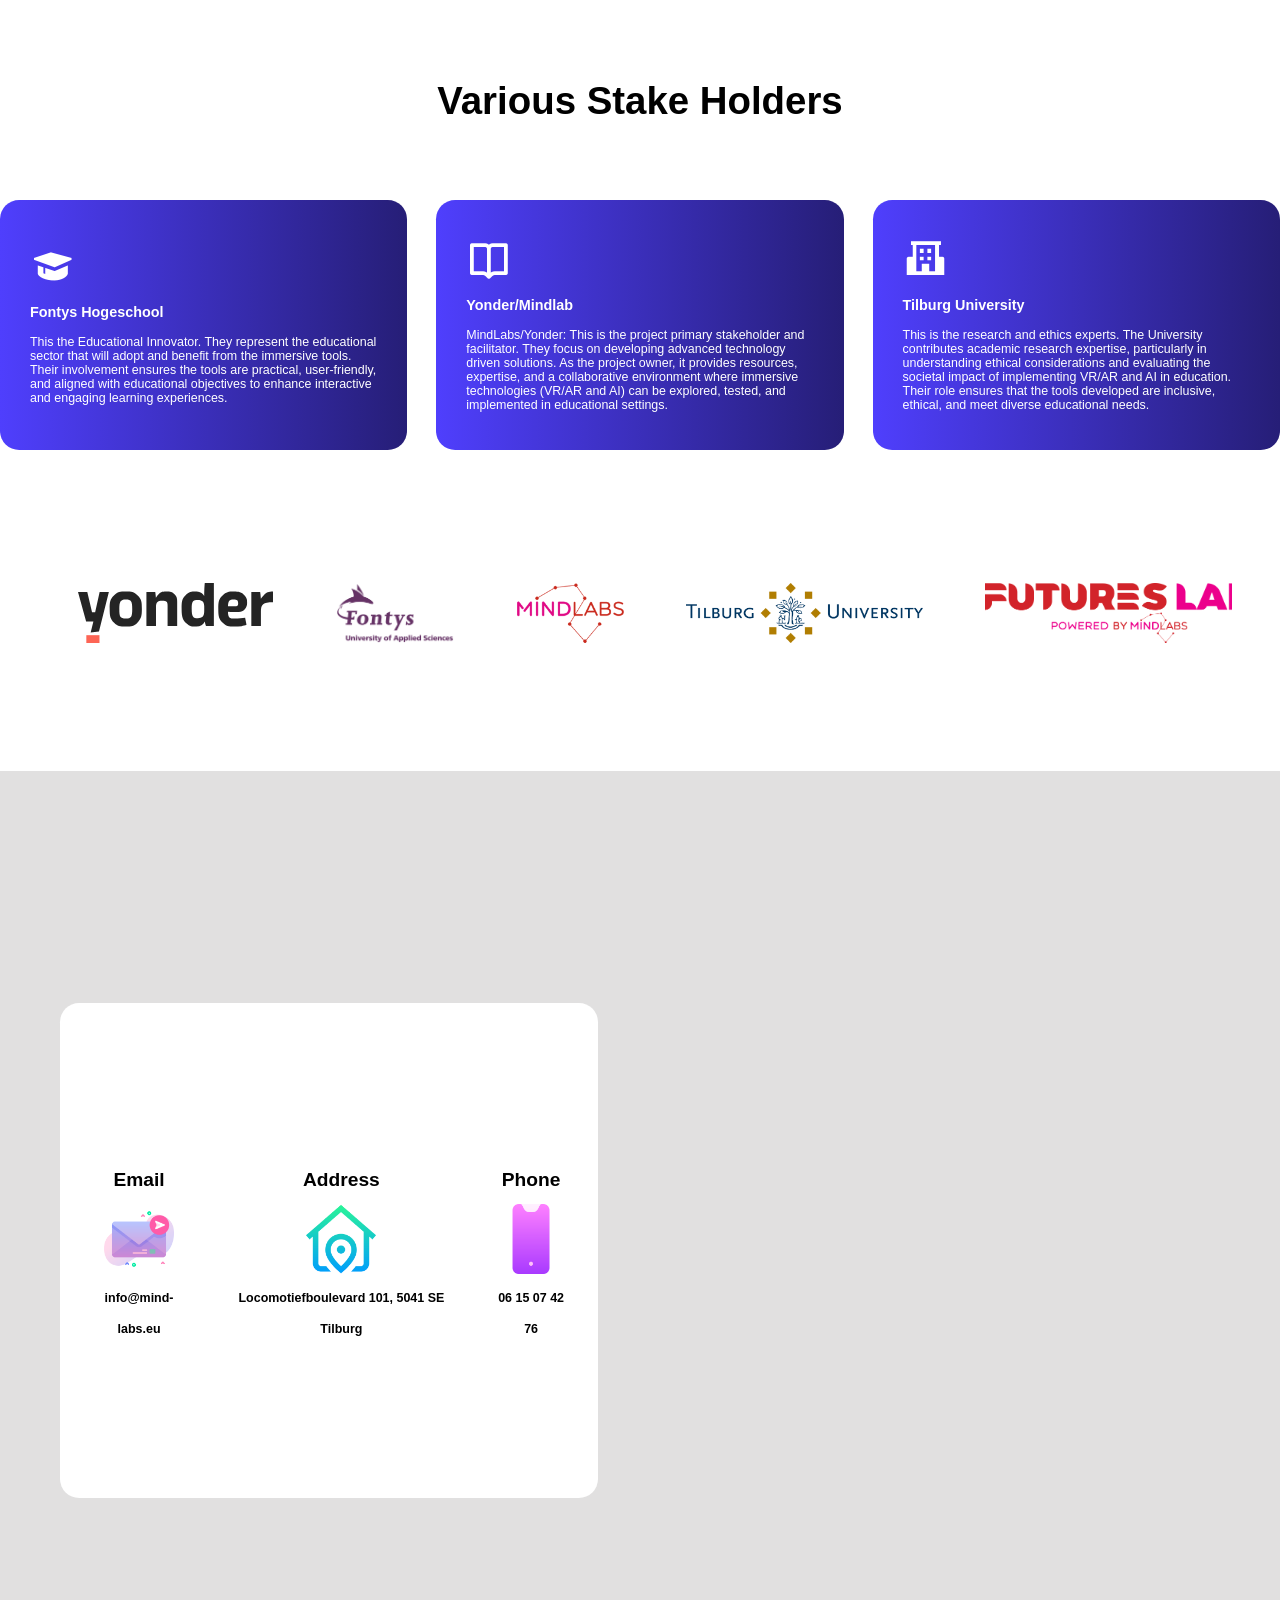
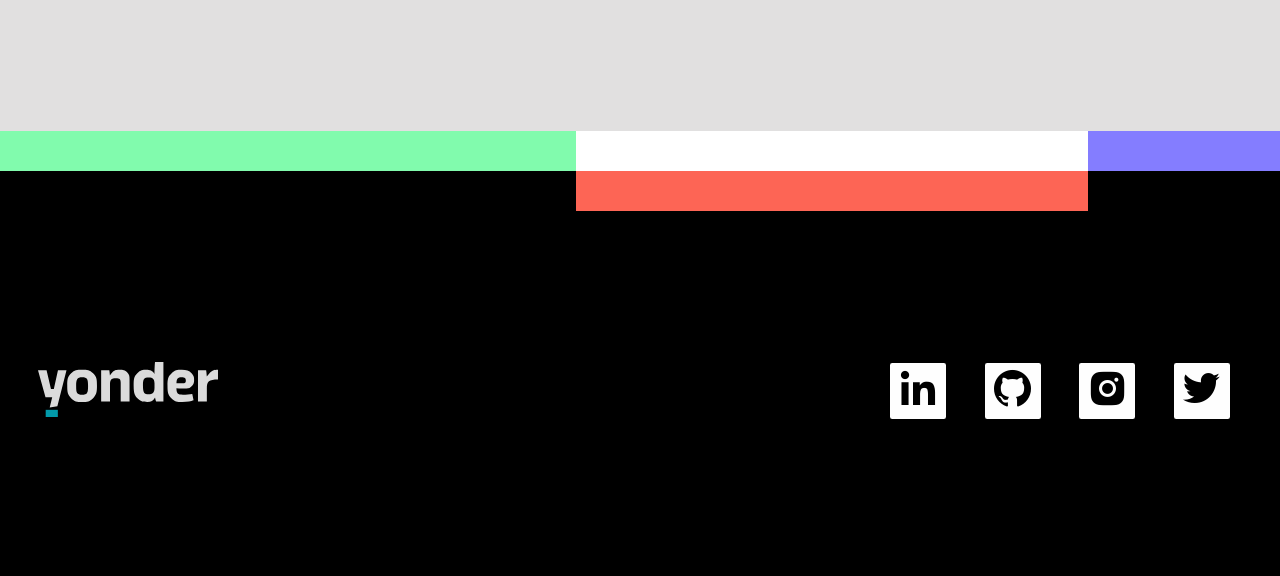
==== commit df320e5f: "Add new features and update existing components" ====
--- a/about.html
+++ b/about.html
@@ -63,10 +63,10 @@
                 <img src="images/youtube.jpeg" alt="Videos" />
                 <h2>Videos</h2>
                 <p>
-                  Lorem ipsum dolor sit amet, consectetur adipisicing elit. Labore
-                  accusantium reprehenderit, ad totam consequatur cum quia fugiat
-                  debitis impedit facilis ea culpa praesentium corporis
-                  exercitationem adipisci sequi quis harum amet!
+                  Step into the experience with our introductory video that showcases
+                   the immersive potential of XR technology. This visually rich presentation 
+                   gwill give you a firsthand look at how virtual reality transforms learning, and help 
+                   you get familiar with the environment and what to expect.
                 </p>
               </div>
     
@@ -74,10 +74,10 @@
                 <img src="images/tutorial.png" alt="Tutorials" />
                 <h2>Tutorials</h2>
                 <p>
-                  Lorem ipsum dolor sit amet, consectetur adipisicing elit. Labore
-                  accusantium reprehenderit, ad totam consequatur cum quia fugiat
-                  debitis impedit facilis ea culpa praesentium corporis
-                  exercitationem adipisci sequi quis harum amet!
+                  Curious about how a VR headset actually works? This section breaks it all down covering everything
+                   from how to wear the headset, how it tracks your movements, to its various features and functionalities. 
+                   Whether you're a first time user or a tech enthusiast, this guide ensures you're fully prepared to navigate 
+                   the XR world with confidence.
                 </p>
               </div>
     
@@ -85,10 +85,9 @@
                 <img src="images/basketball.jpeg" alt="Multi Choice Experience" />
                 <h2>Multi Choice Experience</h2>
                 <p>
-                  Lorem ipsum dolor sit amet, consectetur adipisicing elit. Labore
-                  accusantium reprehenderit, ad totam consequatur cum quia fugiat
-                  debitis impedit facilis ea culpa praesentium corporis
-                  exercitationem adipisci sequi quis harum amet!
+                  Put your knowledge to the test in our interactive multiple-choice game. this gamified experience keeps 
+                  learning fun and memorable, challenging you to recall, apply, and en what you have learned igage 
+                  withn an exciting way.
                 </p>
               </div>
             </div>
--- a/about.css
+++ b/about.css
@@ -204,12 +204,6 @@
 
 /* PAUSE ANIMATION */
 
-/* .home-content:hover .aboutPic .img6 {
-    animation-play-state: paused;
-    height: 260px;
-    transition: 0.4s ease-in-out;
-} */
-
 .aboutPic img {
     height: 200px; /* original size */
     animation: scroll 5s linear infinite;
@@ -271,18 +265,9 @@
         gap: 7.5rem;
     }
 
-    /* .stake-item {
-        min-height: 350px;
-        max-width: 530px;
-    } */
       
 }
 
-/* @media (min-width: 1450px) {
-    .home-content img{
-        height: 225px;
-    }
-} */
 
 
 .home h1,
@@ -413,21 +398,6 @@
     font-size: 8rem;
     text-align: center;
     margin: 5rem 0;
-    /* try button */
-    /* display: inline-block;
-    padding: 1rem 2.8rem;
-    background: linear-gradient(to right, #4F3FFD, #261E77);
-    box-shadow: #4F3FFD;
-    border-radius: 4rem;
-    font-size: 1.6rem;
-    border: 2px solid transparent;
-    letter-spacing: 0.1rem;
-    font-weight: 600;
-    transition: 0.3s ease-in-out;
-    cursor: pointer;
-    align-items: center;
-    justify-content: center;
-    color: white; */
 }
 
 .games-box img {
@@ -448,7 +418,6 @@
     min-height: 450px;
     max-width: 350px;
     background: #F5F5F5;
-    /* border: 3px solid rgba(238, 238, 238, 0.2); */
     border-radius: 2rem;
     margin: 0 2rem;
     padding: 30px 60px;
@@ -471,7 +440,9 @@
     font-size: 2, 8rem;
 }
 .game-item p {
-    font-size: 1.3rem;
+    font-size: 14px;
+    font-weight: 300;
+    
 }
 
 /*STAKE HOLDERS INFO*/
@@ -483,13 +454,6 @@
     margin-top: 15rem;
 }
 
-/* .stakeholder .heading {
-    margin-bottom: 5rem;
-    font-size: 4rem;
-    text-align: center;
-    margin: 5rem 0;
-    
-} */
 
 .stakeholder{
     margin-bottom: 65px;
@@ -576,17 +540,6 @@
 /* ALL CONTACT INFO AND VIDEO */
 
 
-/* .us{
-    display: flex;
-    position: relative;
-    min-height: 100vh;
-    width: 100%;
-    justify-content: center;
-    align-items: center;
-    background-color: #e1e0e0;
-    margin: 0;
-    padding: 30px 60px;
-}  */
 
 .us {
     display: flex;
@@ -606,14 +559,6 @@
     justify-content: center;
     
 }
-
-/* .our-wrapper {
-    display: flex;
-   
-    gap: 10rem; 
-    align-items: center;
-    justify-content: center;
-} */
 
 .All-contacts{
     height: 55vh;
@@ -628,25 +573,13 @@
     padding: 30px;
 }
 
-/* .All-contacts {
-    display: flex;
-    flex-direction: column;
-    align-items: center;
-    justify-content: center;
-    gap: 2rem;
-    text-align: center;
-} */
-  
 
 .All-contacts .Contacts {
-    /* display: flex;
-    flex-direction: column; */
     line-height: 2.5;
 }
 
 .All-contacts:hover {
     background: var(--main-color);
-    /* background: #fc7060; */
     color: white;
 }
 
@@ -689,22 +622,22 @@
 
 .green {
     width: 45%;
-    height: 30px;
+    height: 40px;
     background-color: #81fbad;
 }
 
 .red{
     width: 40%;
-    height: 30px;
+    height: 40px;
     background-color: var(--main-color);
-    bottom: -30px;
+    bottom: -40px;
     z-index: 10;
     position: relative;
 }
 
 .purple{
     width: 15%;
-    height: 30px;
+    height: 40px;
     background-color: #847DFF;
 }
 
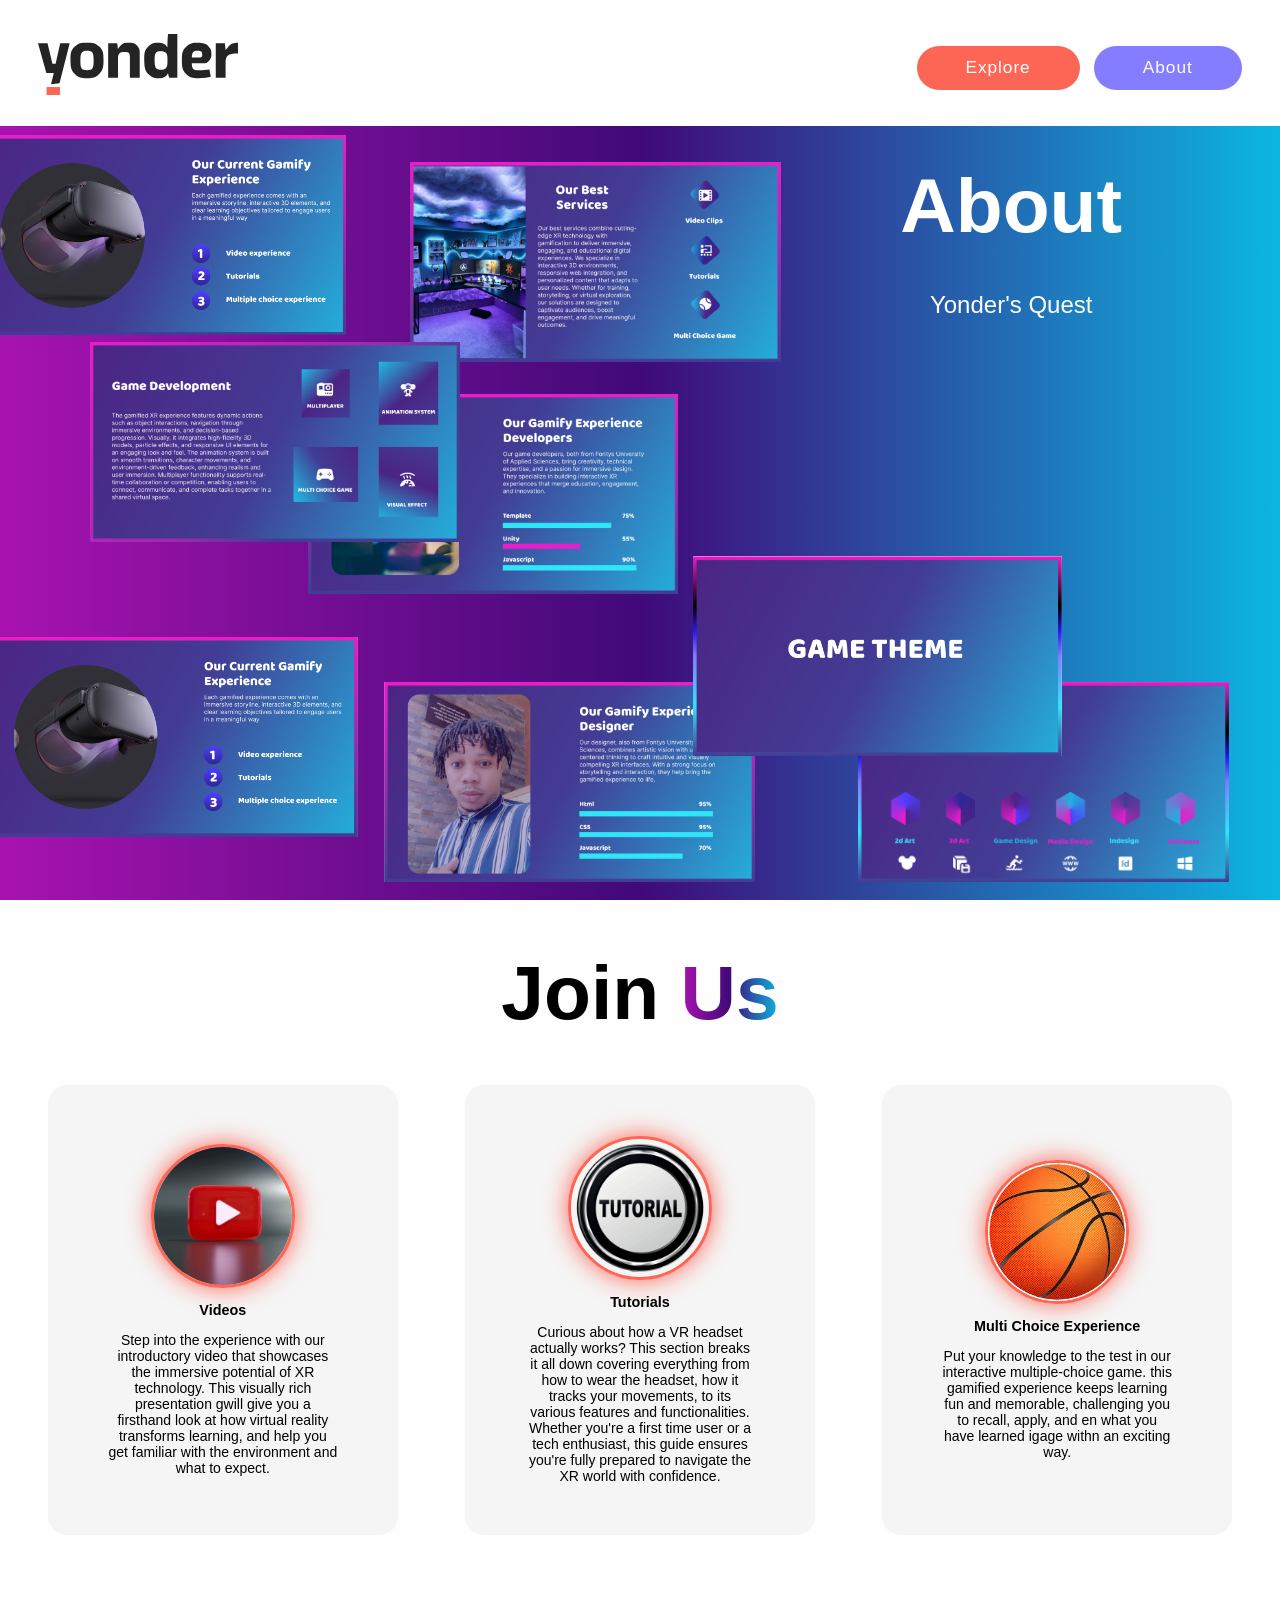
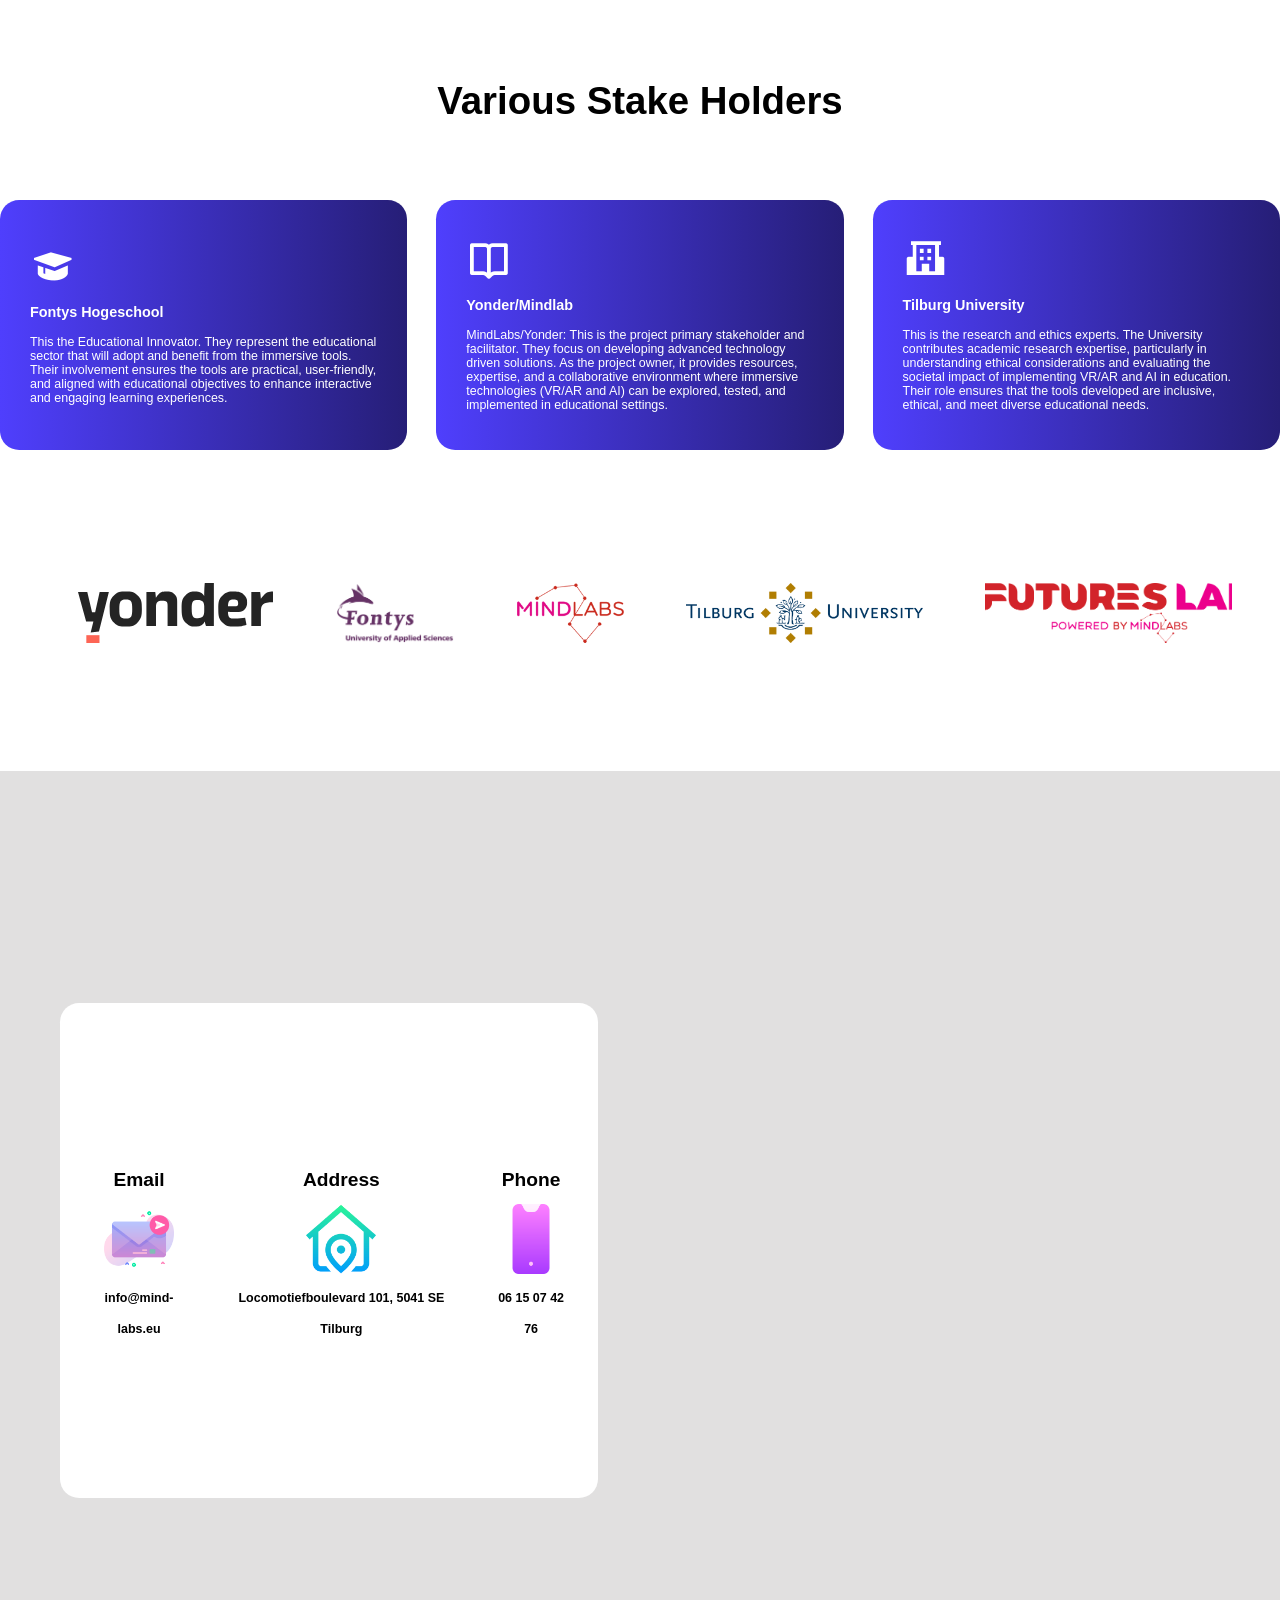
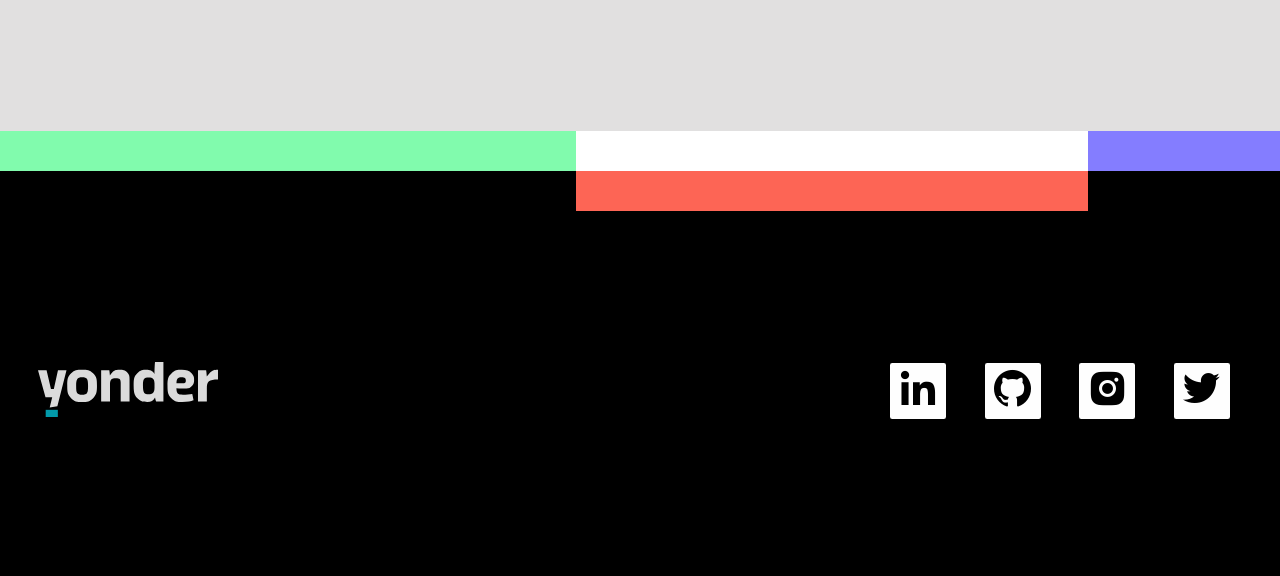
==== commit b0dde7c7: "feedback iterations updated" ====
--- a/about.html
+++ b/about.html
@@ -46,7 +46,7 @@
                 <img src="images/about-8.png" class="img8" alt="images-details">
             </div>
 
-            <h1>About Us</h1>
+            <h1>About</h1>
             <p>
                 Yonder's Quest
             </p>
--- a/about.css
+++ b/about.css
@@ -36,7 +36,7 @@
     left: 0;
     width: 100%;
     padding: 3rem 3% 2rem;
-    background: rgba(234, 233, 233, 0.3);
+    background: rgb(255, 255, 255);
     display: flex;
     justify-content: space-between;
     align-items: center;
@@ -205,7 +205,7 @@
 /* PAUSE ANIMATION */
 
 .aboutPic img {
-    height: 200px; /* original size */
+    height: 200px; 
     animation: scroll 5s linear infinite;
     transition: 0.4s ease-in-out;
 }
@@ -437,11 +437,11 @@
   }
 
 .game-item h2 {
-    font-size: 2, 8rem;
+    font-size: 2, 9rem;
 }
 .game-item p {
     font-size: 14px;
-    font-weight: 300;
+    font-weight: 400;
     
 }
 
